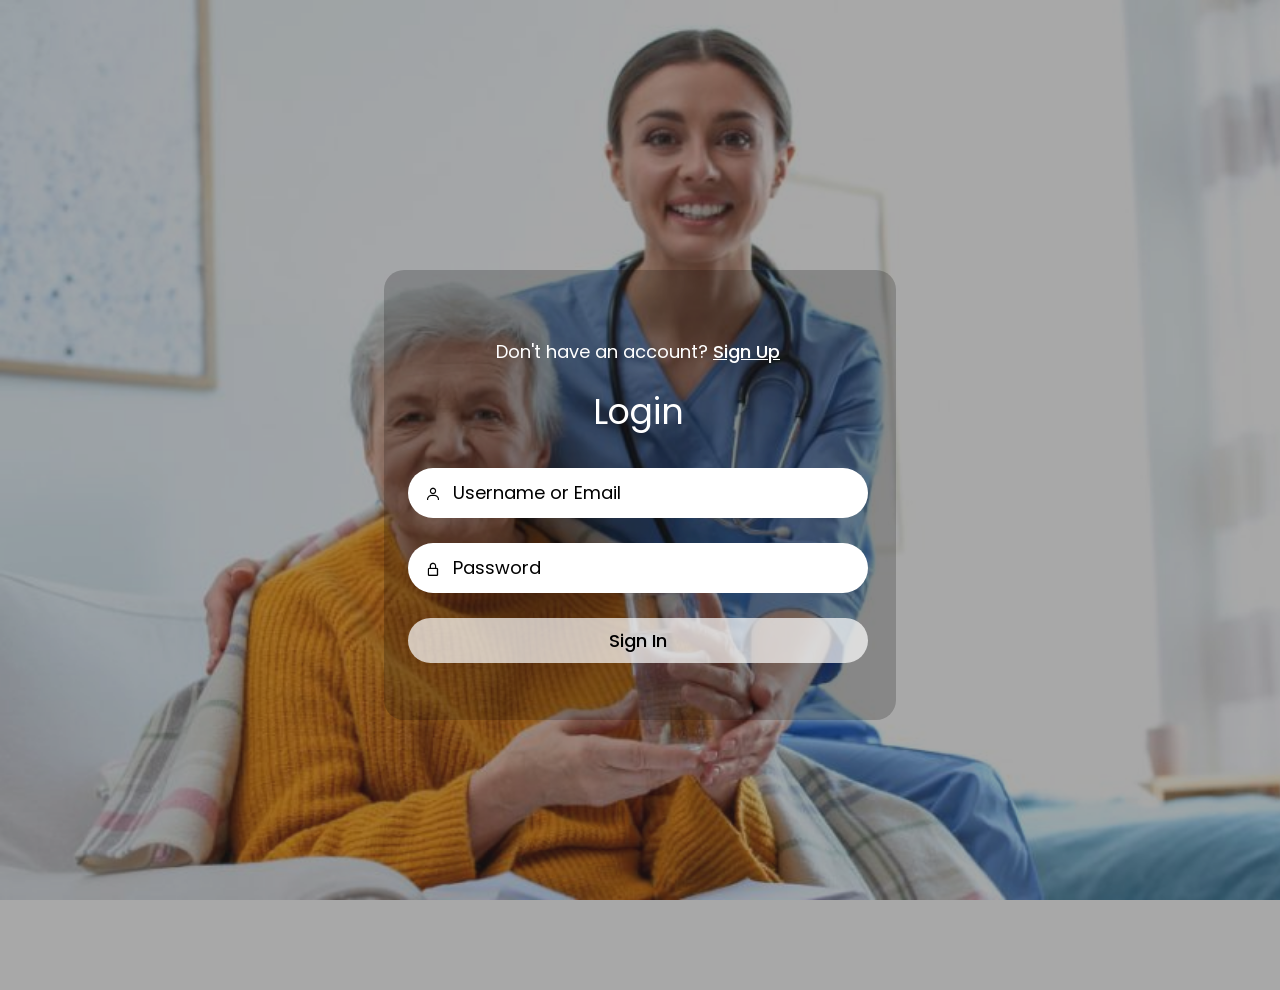
==== login/index.html @ f45fc210 "pushing new login folder" ====
<!DOCTYPE html>
<html lang="en">
<head>
    <meta charset="UTF-8">
    <meta http-equiv="X-UA-Compatible" content="IE=edge">
    <meta name="viewport" content="width=device-width, initial-scale=1.0">
    <link href='https://unpkg.com/boxicons@2.1.4/css/boxicons.min.css' rel='stylesheet'>
    <link rel="stylesheet" href="style.css">
    <title>Ludiflex | Login & Registration</title>
</head>
<body>
 <div class="wrapper" >
<!----------------------------- Form box ----------------------------------->    
    <div class="form-box">
		<!-- <main></main>
		<div></div>
		<header></header>
		<nav></nav>
		<footer></footer>
        <article></article> -->
        <!------------------- login form -------------------------->
        <div class="login-container" id="login">
            <div class="top">
                <span>Don't have an account? <a href="#" id="sign-up-js">Sign Up</a></span>
                <header>Login</header>
            </div>
			<form action="">
				<div class="input-box">
					<input type="text" class="input-field" placeholder="Username or Email">
					<i class="bx bx-user"></i>
				</div>
				<div class="input-box">
					<input type="password" class="input-field" placeholder="Password">
					<i class="bx bx-lock-alt"></i>
				</div>
				<div class="input-box">
					<input type="submit" class="submit" value="Sign In">
				</div>
			</form>
        </div>
        <!------------------- registration form -------------------------->
        <div class="register-container" id="register">
            <div class="top">
                <!-- <span>Have an account? <a href="#" onclick="login()">Login</a></span> -->
                <span>Have an account? <a href="#" id="login-js">Login</a></span>
                <header>Sign Up</header>
            </div>
			<form action="">
				<div class="two-forms">
					<div class="input-box">
						<input type="text" class="input-field" placeholder="Firstname">
						<i class="bx bx-user"></i>
					</div>
					<div class="input-box">
						<input type="text" class="input-field" placeholder="Lastname">
						<i class="bx bx-user"></i>
					</div>
				</div>
				<div class="input-box">
					<input type="text" class="input-field" placeholder="Email">
					<i class="bx bx-envelope"></i>
				</div>
				<div class="input-box">
					<input type="password" class="input-field" placeholder="Password">
					<i class="bx bx-lock-alt"></i>
				</div>
				<div class="input-box">
					<input type="submit" class="submit" value="Register">
				</div>
			</form>
        </div>
    </div>
</div>   
<script>
	// document.getElementById;
	// document.getElementsByClassName;

	const signUpJs = document.querySelector('#sign-up-js');
	const loginJs = document.querySelector('#login-js');
    var a = document.getElementById("loginBtn");
    var b = document.getElementById("registerBtn");
    var x = document.getElementById("login");
    var y = document.getElementById("register");

	
	loginJs.addEventListener('click',function(){
		login() ;
	});
	signUpJs.addEventListener('click',register);
    function login() {
        x.style.left = "4px";
        y.style.right = "-520px";
        a.className += " white-btn";
        b.className = "btn";
        x.style.opacity = 1;
        y.style.opacity = 0;
    }
    function register() {
        x.style.left = "-510px";
        y.style.right = "5px";
        a.className = "btn";
        b.className += " white-btn";
        x.style.opacity = 0;
        y.style.opacity = 1;
    }
</script>
</body>
</html>
---- login/style.css ----
/* POPPINS FONT */
@import url('https://fonts.googleapis.com/css2?family=Poppins:wght@400;500;600;700&display=swap');

/* *universal */
/* .=>class */
/* #=>id */
/* body,div,input/ */

*{  
    margin: 0;
    padding: 0;
    box-sizing: border-box;
    font-family: 'Poppins', sans-serif;
}
body{
    background: url("./banner.jpg");
    background-size: cover;
    background-repeat: no-repeat;
    background-attachment: fixed;
    overflow: hidden;
}
.wrapper{
    display: flex;
    justify-content: center;
    align-items: center;
    min-height: 110vh;
    background: rgba(39, 39, 39, 0.4);
}
.form-box{
    position: relative;
    display: flex;
    align-items: center;
    justify-content: center;
    width: 512px;
    height: 450px;
    overflow: hidden;
    z-index: 2;
    background: rgba(0, 0, 0, 0.2);
    border-radius: 20px;
}
.login-container{
    position: absolute;
    left: 4px;
    width: 500px;
    display: flex;
    flex-direction: column;
    transition: .5s ease-in-out;
    padding: 0 20px;
}
.register-container{
    position: absolute;
    right: -520px;
    width: 500px;
    display: flex;
    flex-direction: column;
    transition: .5s ease-in-out;
    padding: 0 20px;
}
.top span{
    color: #fff;
    font-size: 18px;
    padding: 10px 0;
    display: flex;
    justify-content: center;
}
.top span a{
    font-weight: 500;
    color: #fff;
    margin-left: 5px;
}
header{
    color: #fff;
    font-size: 35px;
    text-align: center;
    padding: 10px 0 30px 0;
}
.two-forms{
    display: flex;
    gap: 10px;
}
.input-field{
    font-size: 18px;
    background: #fff;
    color: #000;
    height: 50px;
    width: 100%;
    padding: 0 10px 0 45px;
    border: none;
    border-radius: 30px;
    outline: none;
    transition: .2s ease;
}
.input-field:hover, .input-field:focus{
    background: #fff;
}
::-webkit-input-placeholder{
    color: #000;
}
.input-box i{
    position: relative;
    top: -35px;
    left: 17px;
    color: #000;
}
.submit{
    font-size: 18px;
    font-weight: 500;
    color: black;
    height: 45px;
    width: 100%;
    border: none;
    border-radius: 30px;
    outline: none;
    background: rgba(255, 255, 255, 0.7);
    cursor: pointer;
    transition: .3s ease-in-out;
}
.submit:hover{
    background: rgb(189, 112, 189);
    box-shadow: 1px 5px 7px 1px rgba(0, 0, 0, 0.2);
}
.two-col{
    display: flex;
    justify-content: space-between;
    color: #fff;
    font-size: small;
    margin-top: 10px;
}
.two-col .one{
    display: flex;
    gap: 5px;
}
.two label a{
    text-decoration: none;
    color: #fff;
}
.two label a:hover{
    text-decoration: underline;
}

@media only screen and (max-width: 540px) {
    .wrapper{
        min-height: 100vh;
    }
    .form-box{
        width: 100%;
        height: 500px;
    }
    .register-container, .login-container{
        width: 100%;
        padding: 0 20px;
    }
    .register-container .two-forms{
        flex-direction: column;
        gap: 0;
    }
}
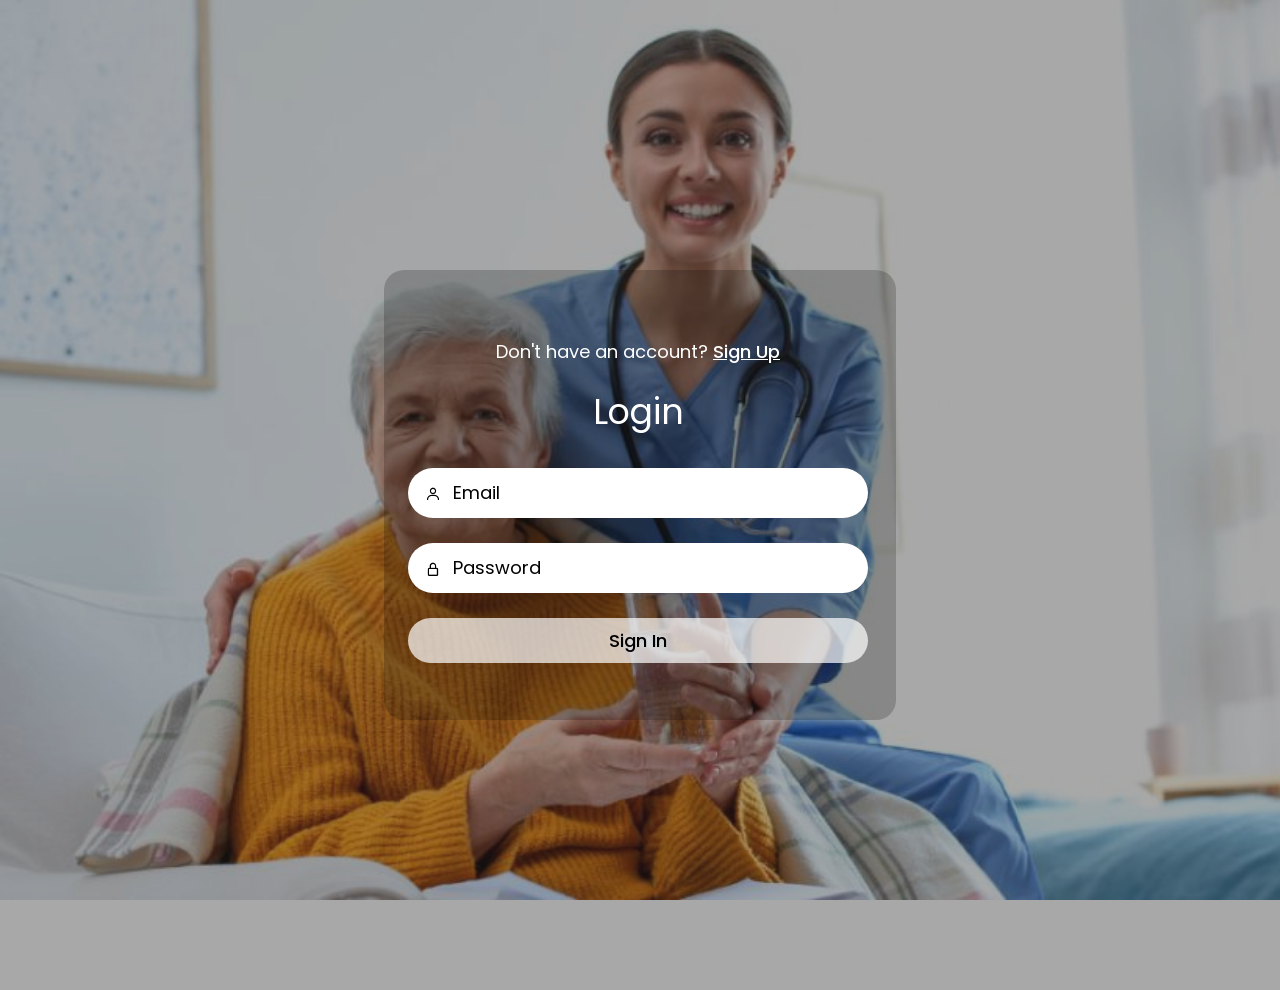
==== commit 54acb7d1: "commit" ====
--- a/login/index.html
+++ b/login/index.html
@@ -1,108 +1,272 @@
 <!DOCTYPE html>
 <html lang="en">
+
 <head>
-    <meta charset="UTF-8">
-    <meta http-equiv="X-UA-Compatible" content="IE=edge">
-    <meta name="viewport" content="width=device-width, initial-scale=1.0">
-    <link href='https://unpkg.com/boxicons@2.1.4/css/boxicons.min.css' rel='stylesheet'>
-    <link rel="stylesheet" href="style.css">
-    <title>Ludiflex | Login & Registration</title>
+	<meta charset="UTF-8" />
+	<meta http-equiv="X-UA-Compatible" content="IE=edge" />
+	<meta name="viewport" content="width=device-width, initial-scale=1.0" />
+	<link href="https://unpkg.com/boxicons@2.1.4/css/boxicons.min.css" rel="stylesheet" />
+	<link rel="stylesheet" href="./style.css" />
+	<title>Ludiflex | Login & Registration</title>
+	<style>
+		.input-box__submit {
+			position: relative;
+		}
+
+		.loader-container {
+			display: none;
+			position: absolute;
+			top: 0%;
+			left: 0%;
+			height: 100%;
+			width: 100%;
+			background-color: #fff;
+			justify-content: center;
+			align-items: center;
+			border-radius: 50px;
+		}
+
+		.loader {
+			border: 6px solid grey;
+			border-top: 6px solid #000;
+			border-radius: 50%;
+			width: 30px;
+			height: 30px;
+			animation: spin 1s linear infinite;
+		}
+
+		@keyframes spin {
+			0% {
+				transform: rotate(0deg);
+			}
+
+			100% {
+				transform: rotate(360deg);
+			}
+		}
+	</style>
 </head>
+
 <body>
- <div class="wrapper" >
-<!----------------------------- Form box ----------------------------------->    
-    <div class="form-box">
-		<!-- <main></main>
-		<div></div>
-		<header></header>
-		<nav></nav>
-		<footer></footer>
-        <article></article> -->
-        <!------------------- login form -------------------------->
-        <div class="login-container" id="login">
-            <div class="top">
-                <span>Don't have an account? <a href="#" id="sign-up-js">Sign Up</a></span>
-                <header>Login</header>
-            </div>
-			<form action="">
-				<div class="input-box">
-					<input type="text" class="input-field" placeholder="Username or Email">
-					<i class="bx bx-user"></i>
+	<div class="wrapper">
+		<!----------------------------- Form box ----------------------------------->
+		<div class="form-box">
+			<!------------------- login form -------------------------->
+			<div class="login-container" id="login">
+				<div class="top">
+					<span>Don't have an account?
+						<a href="#" id="sign-up-js">Sign Up</a></span>
+					<header>Login</header>
 				</div>
-				<div class="input-box">
-					<input type="password" class="input-field" placeholder="Password">
-					<i class="bx bx-lock-alt"></i>
+				<form action="">
+					<div class="input-box">
+						<input type="email" class="input-field input-field__email" placeholder="Email" />
+						<i class="bx bx-user"></i>
+					</div>
+					<div class="input-box">
+						<input type="text" class="input-field input-field__password" placeholder="Password" />
+						<i class="bx bx-lock-alt"></i>
+					</div>
+					<div class="input-box input-box__submit">
+						<input type="submit" class="submit" value="Sign In" />
+						<div class="loader-container" id="login-loader">
+							<div class="loader"></div>
+						</div>
+					</div>
+				</form>
+			</div>
+			<!------------------- registration form -------------------------->
+			<div class="register-container" id="register">
+				<div class="top">
+					<span>Have an account? <a href="#" id="login-js">Login</a></span>
+					<header>Sign Up</header>
 				</div>
-				<div class="input-box">
-					<input type="submit" class="submit" value="Sign In">
-				</div>
-			</form>
-        </div>
-        <!------------------- registration form -------------------------->
-        <div class="register-container" id="register">
-            <div class="top">
-                <!-- <span>Have an account? <a href="#" onclick="login()">Login</a></span> -->
-                <span>Have an account? <a href="#" id="login-js">Login</a></span>
-                <header>Sign Up</header>
-            </div>
-			<form action="">
-				<div class="two-forms">
-					<div class="input-box">
-						<input type="text" class="input-field" placeholder="Firstname">
-						<i class="bx bx-user"></i>
-					</div>
-					<div class="input-box">
-						<input type="text" class="input-field" placeholder="Lastname">
-						<i class="bx bx-user"></i>
-					</div>
-				</div>
-				<div class="input-box">
-					<input type="text" class="input-field" placeholder="Email">
-					<i class="bx bx-envelope"></i>
-				</div>
-				<div class="input-box">
-					<input type="password" class="input-field" placeholder="Password">
-					<i class="bx bx-lock-alt"></i>
-				</div>
-				<div class="input-box">
-					<input type="submit" class="submit" value="Register">
-				</div>
-			</form>
-        </div>
-    </div>
-</div>   
-<script>
-	// document.getElementById;
-	// document.getElementsByClassName;
-
-	const signUpJs = document.querySelector('#sign-up-js');
-	const loginJs = document.querySelector('#login-js');
-    var a = document.getElementById("loginBtn");
-    var b = document.getElementById("registerBtn");
-    var x = document.getElementById("login");
-    var y = document.getElementById("register");
-
-	
-	loginJs.addEventListener('click',function(){
-		login() ;
-	});
-	signUpJs.addEventListener('click',register);
-    function login() {
-        x.style.left = "4px";
-        y.style.right = "-520px";
-        a.className += " white-btn";
-        b.className = "btn";
-        x.style.opacity = 1;
-        y.style.opacity = 0;
-    }
-    function register() {
-        x.style.left = "-510px";
-        y.style.right = "5px";
-        a.className = "btn";
-        b.className += " white-btn";
-        x.style.opacity = 0;
-        y.style.opacity = 1;
-    }
-</script>
+				<form action="">
+					<div class="two-forms">
+						<div class="input-box">
+							<input type="text" class="input-field input-filed__firstname" placeholder="Firstname" />
+							<i class="bx bx-user"></i>
+						</div>
+						<div class="input-box">
+							<input type="text" class="input-field input-filed__lastname" placeholder="Lastname" />
+							<i class="bx bx-user"></i>
+						</div>
+					</div>
+					<div class="input-box">
+						<input type="email" class="input-field input-filed__email" placeholder="Email" />
+						<i class="bx bx-envelope"></i>
+					</div>
+					<div class="input-box">
+						<input type="text" class="input-field input-filed__password" placeholder="Password" />
+						<i class="bx bx-lock-alt"></i>
+					</div>
+					<div class="input-box input-box__submit">
+						<input type="submit" class="submit" value="Register" />
+						<div class="loader-container" id="register-loader">
+							<div class="loader"></div>
+						</div>
+					</div>
+				</form>
+			</div>
+		</div>
+	</div>
+
+	<script>
+		const signUpJs = document.querySelector("#sign-up-js");
+		const loginJs = document.querySelector("#login-js");
+		const loginLoader = document.getElementById("login-loader");
+		const registerLoader = document.getElementById("register-loader");
+		var x = document.getElementById("login");
+		var y = document.getElementById("register");
+
+		loginJs.addEventListener("click", function () {
+			login();
+		});
+		signUpJs.addEventListener("click", register);
+
+		function login() {
+			x.style.left = "4px";
+			y.style.right = "-520px";
+			x.style.opacity = 1;
+			y.style.opacity = 0;
+		}
+		function register() {
+			x.style.left = "-510px";
+			y.style.right = "5px";
+			x.style.opacity = 0;
+			y.style.opacity = 1;
+		}
+
+		const dataBaseUrl = "https://userdatabase-muxm.onrender.com";
+
+		document
+			.querySelector("#register form")
+			.addEventListener("submit", function (e) {
+				e.preventDefault();
+
+				const firstName = document
+					.querySelector(".input-filed__firstname")
+					.value.trim();
+				const lastName = document
+					.querySelector(".input-filed__lastname")
+					.value.trim();
+				const email = document
+					.querySelector(".input-filed__email")
+					.value.trim();
+				const password = document
+					.querySelector(".input-filed__password")
+					.value.trim();
+
+				// Input validation
+				if (!firstName || !lastName || !email || !password) {
+					alert("Please fill out all fields before submitting");
+					return; // Exit the function if validation fails
+				}
+
+				// Show loader
+				registerLoader.style.display = "flex";
+
+				// Check if the email already exists in the database
+				fetch(`${dataBaseUrl}/users?email=${email}`)
+					.then((response) => response.json())
+					.then((users) => {
+						if (users.length > 0) {
+							// If a user with this email already exists, alert the user
+							alert(
+								"User with this email already exists. Please try with a different email."
+							);
+						} else {
+							// Proceed with registration if the email is not taken
+							registerUser(firstName, lastName, email, password);
+						}
+					})
+					.catch((error) => {
+						console.error("Error:", error);
+						alert(
+							"An error occurred while checking email availability. Please try again later."
+						);
+					})
+					.finally(() => {
+						// Hide loader
+						registerLoader.style.display = "none";
+					});
+			});
+
+		// Function to register the user
+		function registerUser(firstName, lastName, email, password) {
+			fetch(`${dataBaseUrl}/users`, {
+				method: "POST",
+				headers: {
+					"Content-Type": "application/json",
+				},
+				body: JSON.stringify({
+					firstname: firstName,
+					lastname: lastName,
+					email: email,
+					password: password,
+				}),
+			})
+				.then((response) => response.json())
+				.then((data) => {
+					alert("User registered successfully");
+					document.querySelector("#register form").reset(); // Reset the form after successful submission
+				})
+				.catch((error) => {
+					console.error("Error:", error);
+					alert(
+						"An error occurred while registering the user. Please try again later."
+					);
+				})
+				.finally(() => {
+					// Hide loader
+					registerLoader.style.display = "none";
+				});
+		}
+
+		document
+			.querySelector("#login form")
+			.addEventListener("submit", function (e) {
+				e.preventDefault();
+
+				const emailField = document.querySelector(".input-field__email");
+				const passwordField = document.querySelector(
+					".input-field__password"
+				);
+
+				const email = emailField.value.trim();
+				const password = passwordField.value.trim();
+
+				// Input validation: Check if both email and password fields are filled
+				if (!email || !password) {
+					alert("Please enter both email and password");
+					return;
+				}
+
+				// Show loader
+				loginLoader.style.display = "flex";
+
+				// Proceed with login if inputs are valid
+				fetch(`${dataBaseUrl}/users?email=${email}&password=${password}`)
+					.then((response) => response.json())
+					.then((data) => {
+						if (data.length > 0) {
+							alert("Login successful");
+							document.querySelector("#login form").reset();
+
+							window.location.href = "/home"; // Change '/home' to the desired URL
+						} else {
+							alert("Invalid email or password");
+						}
+					})
+					.catch((error) => {
+						console.error("Error:", error);
+					})
+					.finally(() => {
+						// Hide loader
+						loginLoader.style.display = "none";
+					});
+			});
+	</script>
 </body>
+
 </html>
